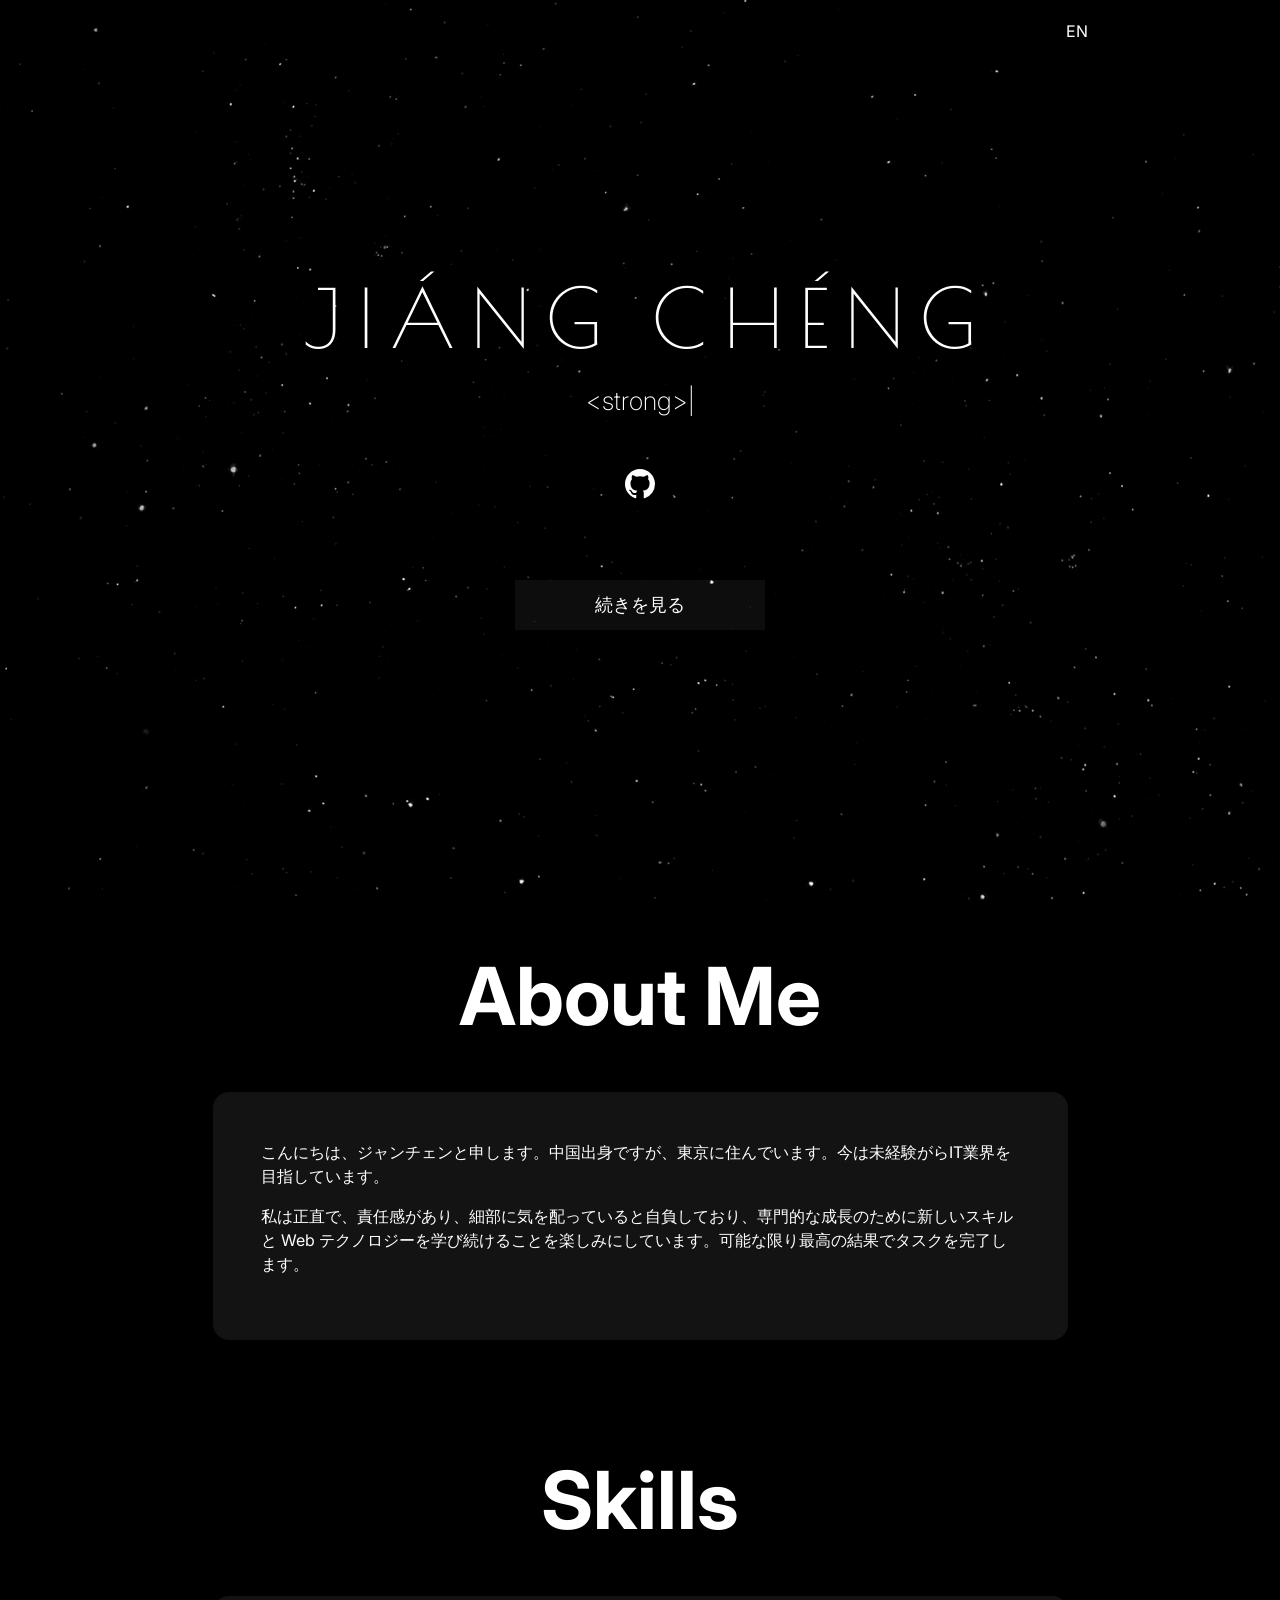
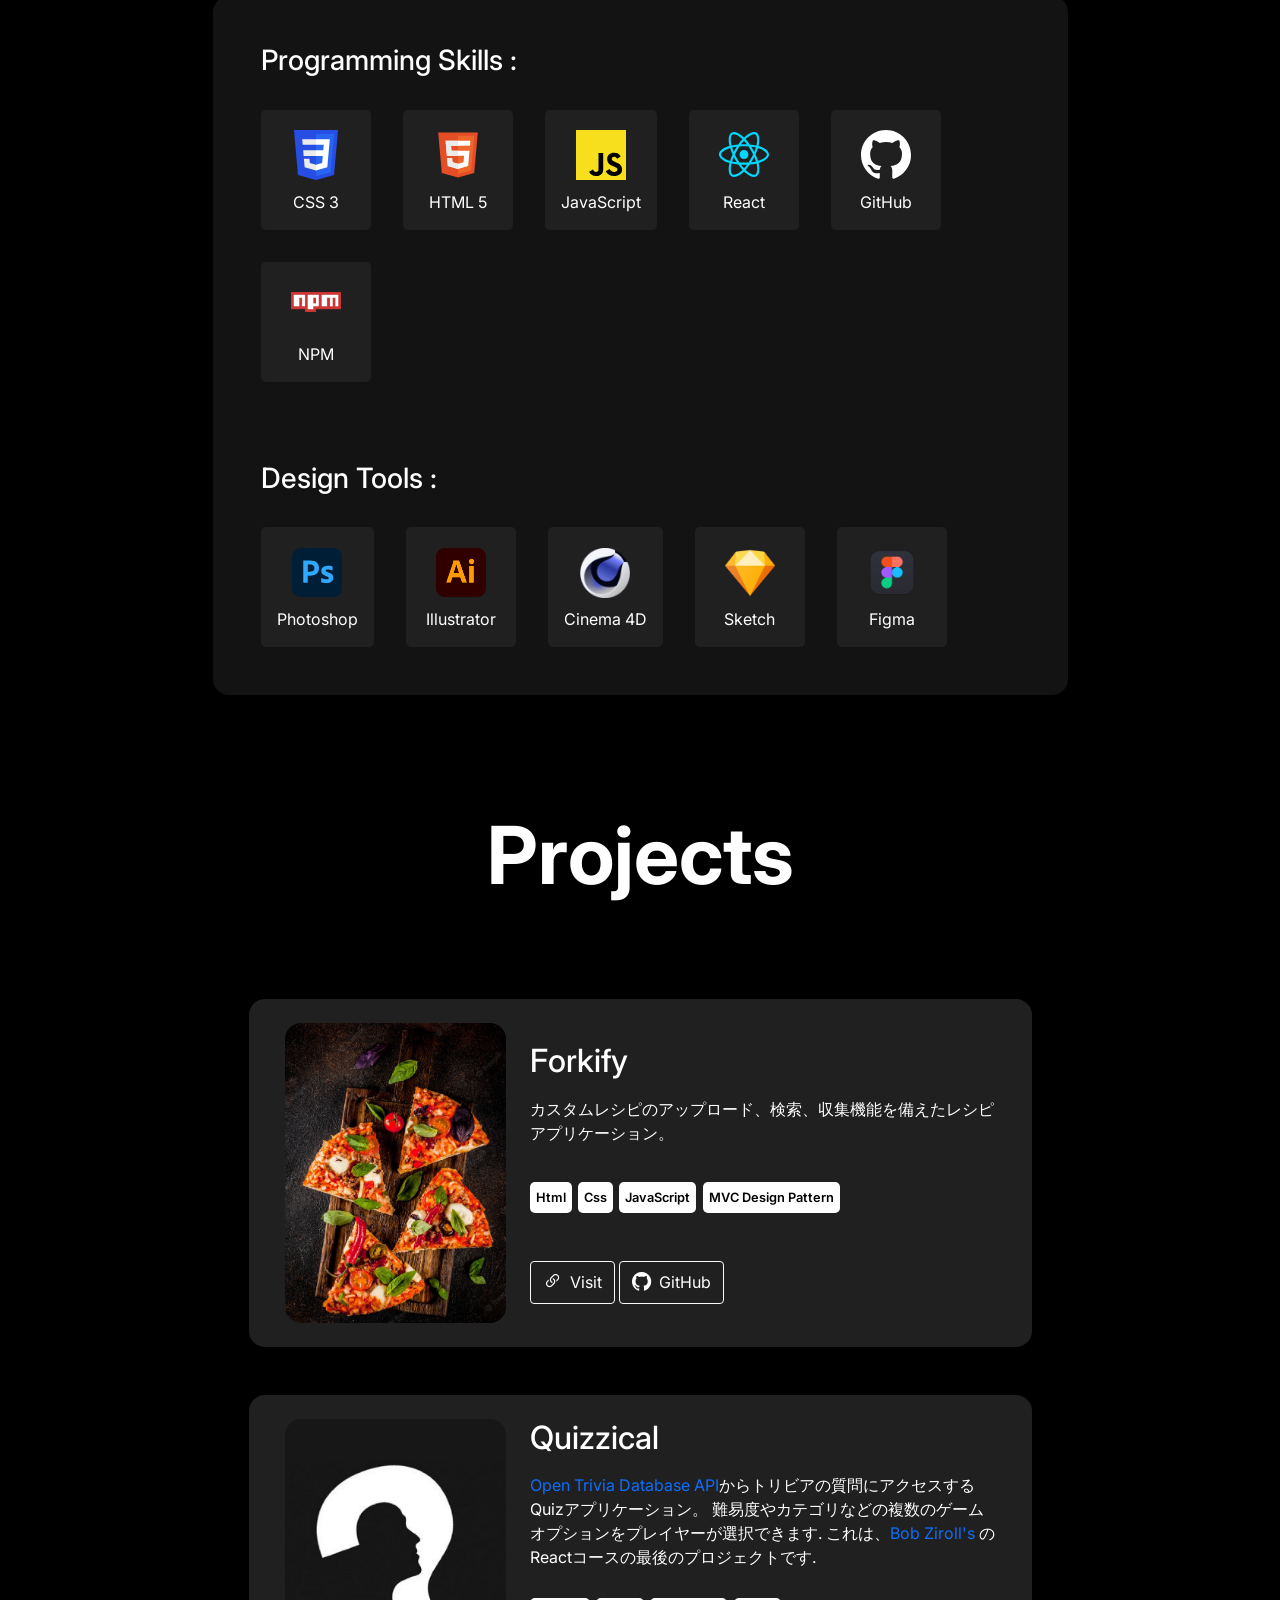
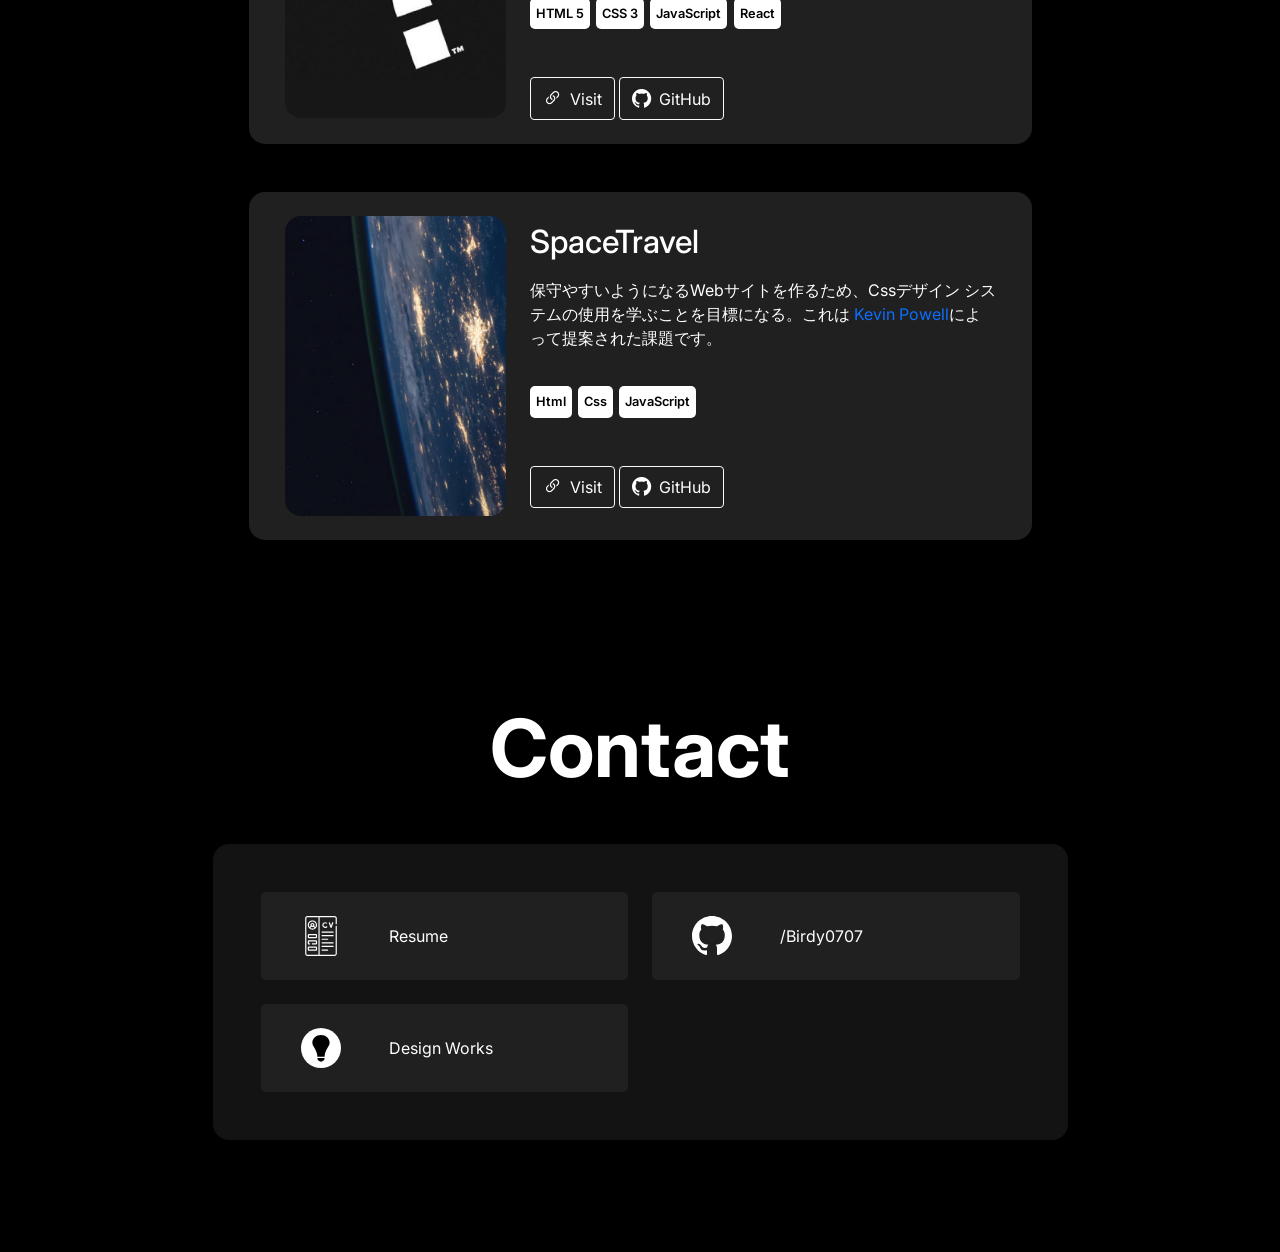
==== index.html @ 5abd1d2a "first commit" ====
<!DOCTYPE html>
<html lang="es">
  <head>
    <meta charset="UTF-8" />
    <meta http-equiv="X-UA-Compatible" content="IE=edge" />
    <meta name="viewport" content="width=device-width, initial-scale=1.0" />
    <title>ジャンチェン</title>
    <meta
      name="description"
      content="こんにちは、ジャンチェンと申します。宜しくお願いします"
    />
    <meta
      name="image"
      property="og:image"
      content="https://gastonperez.ar/img/og-image.jpg"
    />
    <meta
      name="keywords"
      content="gaston perez, desarrollador web, web developer, dev, developer, resume, cv, portfolio"
    />
    <meta name="robots" content="index, follow" />
    <meta name="author" content="Gaston Perez" />
    <link rel="shortcut icon" href="favicon.png" type="image/x-icon" />
    <link rel="stylesheet" href="css/bootstrap.min.css" />
    <link rel="stylesheet" href="css/animate.min.css" />
    <link rel="stylesheet" href="css/styles.css" />
    <link rel="stylesheet" href="css/sweetalert2-dark-theme.css" />
    <script
      async
      src="https://www.googletagmanager.com/gtag/js?id=G-XEV41WTDQB"
    ></script>
    <script src="js/gtag.js"></script>
  </head>

  <body>
    <header>
      <div class="stars"></div>
      <div class="twinkling"></div>

      <a href="/en" class="btn-language">EN</a>

      <div
        class="name-container d-flex flex-column align-items-center justify-content-center"
      >
        <h1
          class="name text-nowrap text-uppercase animate__animated animate__fadeInDown delay-300ms"
        >
          Ji&aacute;ng ch&eacute;ng
        </h1>

        <div
          class="job-container animate__animated animate__fadeInLeftBig delay-800ms"
        >
          <h2 id="typed-job" class="job"></h2>
        </div>

        <ul
          class="header-links p-0 d-flex justify-content-between align-items-center"
        >
          <li></li>
          <li>
            <div class="animate__animated animate__fadeInDown delay-6500ms">
              <a href="https://github.com/B1rdy0707" target="_blank">
                <img src="img/skills/github.svg" alt="github" />
              </a>
            </div>
          </li>
          <li></li>
        </ul>

        <div
          class="animate__animated animate__zoomIn delay-7500ms btn-seeMore-box btn-seeMore-anim"
        >
          <button class="btn-seeMore">続きを見る</button>
        </div>
      </div>
    </header>

    <main>
      <div class="container pt-5">
        <section id="about" class="mb-6">
          <div class="row">
            <h2 class="mb-5 text-center display-1 fw-bold">About Me</h2>

            <div
              class="col-11 col-lg-9 p-4 p-sm-5 m-auto bg-secondary border-radius-1em"
            >
              <p>
                こんにちは、ジャンチェンと申します。中国出身ですが、東京に住んでいます。今は未経験がらIT業界を目指しています。
              </p>

              <p>
                私は正直で、責任感があり、細部に気を配っていると自負しており、専門的な成長のために新しいスキルと
                Web
                テクノロジーを学び続けることを楽しみにしています。可能な限り最高の結果でタスクを完了します。
              </p>
            </div>
          </div>
        </section>

        <section id="skills" class="mb-6">
          <div class="row">
            <h2 class="mb-5 text-center display-1 fw-bold">Skills</h2>

            <div
              class="col-11 col-lg-9 p-4 p-sm-5 m-auto bg-secondary border-radius-1em"
            >
              <div class="skills">
                <h3>Programming Skills :</h3>
                <ul>
                  <li>
                    <img src="img/skills/css-3.svg" alt="css3" />
                    <p>CSS 3</p>
                  </li>
                  <li>
                    <img src="img/skills/html-5.svg" alt="html5" />
                    <p>HTML 5</p>
                  </li>
                  <li>
                    <img src="img/skills/javascript.svg" alt="javascript" />
                    <p>JavaScript</p>
                  </li>
                  <li>
                    <img src="img/skills/react.svg" alt="react" />
                    <p>React</p>
                  </li>
                  <li>
                    <img src="img/skills/github.svg" alt="github" />
                    <p>GitHub</p>
                  </li>
                  <li>
                    <img src="img/skills/npm.png" alt="npm" />
                    <p>NPM</p>
                  </li>
                </ul>

                <h3>Design Tools :</h3>
                <ul>
                  <li>
                    <img src="img/skills/adobe-photoshop.svg" alt="photoshop" />
                    <p>Photoshop</p>
                  </li>
                  <li>
                    <img src="img/skills/illustrator.png" alt="trello" />
                    <p>Illustrator</p>
                  </li>
                  <li>
                    <img src="img/skills/Cinema4D.png" alt="uml" />
                    <p>Cinema 4D</p>
                  </li>
                  <li>
                    <img src="img/skills/sketch.png" alt="git" />
                    <p>Sketch</p>
                  </li>
                  <li>
                    <img src="img/skills/figma.png" alt="git" />
                    <p>Figma</p>
                  </li>
                </ul>
              </div>
            </div>
          </div>
        </section>

        <section id="projects" class="mb-6">
          <div class="row">
            <h2 class="mb-5 text-center display-1 fw-bold">Projects</h2>
            <!-- bg-secondary border-radius-1em -->
            <div class="col-11 col-lg-9 p-4 p-xl-5 m-auto">
              <article
                class="row p-1 pb-4 p-md-4 bg-tertiary border-radius-1em d-flex justify-content-between align-items-center"
              >
                <div class="col-12 col-lg-4 my-4 my-lg-0">
                  <img
                    src="img/projects/forkify.png"
                    alt="CoMAP"
                    class="img-fluid project-img"
                  />
                </div>

                <div class="col-12 col-lg-8">
                  <h2 class="mb-3">Forkify</h2>

                  <p class="mb-5 mb-md-4">
                    カスタムレシピのアップロード、検索、収集機能を備えたレシピアプリケーション。
                  </p>
                  <ul class="mb-5 tech-used">
                    <li>Html</li>
                    <li>Css</li>
                    <li>JavaScript</li>
                    <li>MVC Design Pattern</li>
                  </ul>

                  <div class="text-center text-md-start">
                    <a
                      href="https://forallpizza.netlify.app/"
                      target="_blank"
                      class="btn btn-outline-light project-btn"
                    >
                      <div
                        class="d-flex justify-content-center align-items-center"
                      >
                        <i class="bi bi-link-45deg me-2"></i>
                        <p class="m-0">Visit</p>
                      </div>
                    </a>

                    <a
                      href="https://github.com/B1rdy0707/forkify"
                      target="_blank"
                      class="btn btn-outline-light project-btn"
                    >
                      <div
                        class="d-flex justify-content-center align-items-center"
                      >
                        <i class="bi bi-github me-2"></i>
                        <p class="m-0">GitHub</p>
                      </div>
                    </a>
                  </div>
                </div>
              </article>

              <article
                class="row mt-5 p-1 pb-4 p-md-4 bg-tertiary border-radius-1em d-flex justify-content-between"
              >
                <div class="col-12 col-lg-4 my-4 my-lg-0">
                  <img
                    src="img/projects/quzzical.png"
                    alt="quizzical"
                    class="img-fluid project-img"
                  />
                </div>

                <div class="col-12 col-lg-8">
                  <h2 class="mb-3">Quizzical</h2>

                  <p class="mb-4 mb-md-3">
                    <a href="https://opentdb.com/" target="_blank"
                      >Open Trivia Database API</a
                    >からトリビアの質問にアクセスするQuizアプリケーション。
                    難易度やカテゴリなどの複数のゲーム
                    オプションをプレイヤーが選択できます. これは、<a
                      href="https://scrimba.com/learn/learnreact"
                      target="_blank"
                      >Bob Ziroll's</a
                    >
                    のReactコースの最後のプロジェクトです.
                  </p>

                  <ul class="mb-5 tech-used">
                    <li>HTML 5</li>
                    <li>CSS 3</li>
                    <li>JavaScript</li>
                    <li>React</li>
                  </ul>

                  <div class="text-center text-md-start">
                    <a
                      href="https://quizzical-scrimba.vercel.app/"
                      target="_blank"
                      class="btn btn-outline-light project-btn"
                    >
                      <div
                        class="d-flex justify-content-center align-items-center"
                      >
                        <i class="bi bi-link-45deg me-2"></i>
                        <p class="m-0">Visit</p>
                      </div>
                    </a>

                    <a
                      href="https://github.com/B1rdy0707/Quizzical"
                      target="_blank"
                      class="btn btn-outline-light project-btn"
                    >
                      <div
                        class="d-flex justify-content-center align-items-center"
                      >
                        <i class="bi bi-github me-2"></i>
                        <p class="m-0">GitHub</p>
                      </div>
                    </a>
                  </div>
                </div>
              </article>
              <article
                class="row mt-5 p-1 pb-4 p-md-4 bg-tertiary border-radius-1em d-flex justify-content-between align-items-center"
              >
                <div class="col-12 col-lg-4 my-4 my-lg-0">
                  <img
                    src="img/projects/space.jpg"
                    alt="Mercado Libre"
                    class="img-fluid project-img"
                  />
                </div>

                <div class="col-12 col-lg-8">
                  <h2 class="mb-3">SpaceTravel</h2>

                  <p class="mb-5 mb-md-4">
                    保守やすいようになるWebサイトを作るため、Cssデザイン
                    システムの使用を学ぶことを目標になる。これは
                    <a
                      href="https://scrimba.com/learn/spacetravel"
                      target="_blank"
                      >Kevin Powell</a
                    >によって提案された課題です。
                  </p>
                  <ul class="mb-5 tech-used">
                    <li>Html</li>
                    <li>Css</li>
                    <li>JavaScript</li>
                  </ul>

                  <div class="text-center text-md-start">
                    <a
                      href="https://spacewebsitebyenari.netlify.app/"
                      target="_blank"
                      class="btn btn-outline-light project-btn"
                    >
                      <div
                        class="d-flex justify-content-center align-items-center"
                      >
                        <i class="bi bi-link-45deg me-2"></i>
                        <p class="m-0">Visit</p>
                      </div>
                    </a>

                    <a
                      href="https://github.com/B1rdy0707/Space-website"
                      target="_blank"
                      class="btn btn-outline-light project-btn"
                    >
                      <div
                        class="d-flex justify-content-center align-items-center"
                      >
                        <i class="bi bi-github me-2"></i>
                        <p class="m-0">GitHub</p>
                      </div>
                    </a>
                  </div>
                </div>
              </article>
            </div>
          </div>
        </section>

        <section id="contact" class="mb-6">
          <div class="row">
            <h2 class="mb-5 text-center display-1 fw-bold">Contact</h2>

            <div
              class="col-11 col-lg-9 p-3 p-md-4 p-xl-5 m-auto bg-secondary border-radius-1em"
            >
              <div class="row g-4">
                <div class="col-12 col-md-6">
                  <a
                    href="https://gastonperez.ar/resume"
                    target="_blank"
                    class="p-4 bg-tertiary rounded-3 btn-contact d-flex justify-content-start align-items-center"
                  >
                    <!-- Icon designed by https://www.freepik.com from www.flaticon.es -->
                    <img
                      src="img/contact/cv.svg"
                      alt="resume"
                      class="contact-icon ms-sm-3 ms-md-0 ms-xl-3 me-3 me-sm-5 me-md-3 me-xl-5"
                    />
                    <p class="m-0 fs-0 fs-md-5">Resume</p>
                  </a>
                </div>

                <div class="col-12 col-md-6">
                  <a
                    href="https://github.com/B1rdy0707"
                    target="_blank"
                    class="p-4 bg-tertiary rounded-3 btn-contact d-flex justify-content-start align-items-center"
                  >
                    <img
                      src="img/skills/github.svg"
                      alt="github"
                      class="contact-icon ms-sm-3 ms-md-0 ms-xl-3 me-3 me-sm-5 me-md-3 me-xl-5"
                    />
                    <p class="m-0 fs-0 fs-md-5">/Birdy0707</p>
                  </a>
                </div>

                <div class="col-12 col-md-6">
                  <a
                    href="https://enariportfolio.netlify.app/index.html"
                    target="_blank"
                    class="p-4 bg-tertiary rounded-3 btn-contact d-flex justify-content-start align-items-center"
                  >
                    <img
                      src="img/contact/design.svg"
                      alt="github"
                      class="contact-icon ms-sm-3 ms-md-0 ms-xl-3 me-3 me-sm-5 me-md-3 me-xl-5"
                    />
                    <p class="m-0 fs-0 fs-md-5">Design Works</p>
                  </a>
                </div>
              </div>
            </div>
          </div>
        </section>
      </div>
    </main>

    <script src="js/bootstrap.bundle.min.js"></script>
    <script src="js/enable-tooltips.js"></script>
    <script src="js/btn-seeMore.js"></script>
    <script src="js/typed.js"></script>
    <script src="js/typed-job.js"></script>
    <script src="js/sweetalert2.min.js"></script>
    <script src="js/project-img-zoom.js"></script>
  </body>
</html>
---- css/styles.css ----
@import url("https://fonts.googleapis.com/css2?family=Poiret+One&display=swap");
@import url("https://fonts.googleapis.com/css2?family=Inter:wght@100;200;300;400;500;600;700;800;900&display=swap");
@import url("https://cdn.jsdelivr.net/npm/bootstrap-icons@1.5.0/font/bootstrap-icons.css");

* {
  margin: 0;
  padding: 0;
  box-sizing: border-box;
  font-family: "Inter", sans-serif;
  scroll-behavior: smooth;
  background-color: #000;
  color: #fff;
}

header {
  height: 100vh;
}

main {
  position: relative;
  z-index: 10;
}

div,
p,
h1,
h2,
h3,
h4,
h5,
h6,
ul,
li,
img,
a,
i {
  background-color: transparent;
}

button {
  padding: 0;
  border: none;
  background: none;
  cursor: pointer;
}

a {
  text-decoration: none;
}

h2 {
  margin: 0;
}

ul {
  list-style: none;
}

img {
  -webkit-user-drag: none;
  -khtml-user-drag: none;
  -moz-user-drag: none;
  -o-user-drag: none;
}

::-webkit-scrollbar {
  width: 10px;
}

::-webkit-scrollbar-thumb {
  border-radius: 10px;
  background-color: #fff;
}

.typed-cursor {
  font-size: calc(0.8em + 1vw);
  font-weight: 200;
}

.mb-6 {
  margin-bottom: 7rem !important;
}

.bg-secondary {
  background-color: #131313 !important;
}

.bg-tertiary {
  background-color: #202020 !important;
}

.border-radius-1em {
  border-radius: 1em;
}

.btn-language {
  color: #fff;
  position: absolute;
  top: 1.5vw;
  right: 15vw;
  z-index: 3;
  transition: 0.15s;
}

.btn-language:hover {
  color: #fff;
}

.name-container {
  position: relative;
  z-index: 2;
  left: 50%;
  top: 50%;
  -webkit-transform: translate(-50%, -50%);
  transform: translate(-50%, -50%);
}

.name {
  font-size: calc(1em + 5vw);
  font-family: "Poiret One", sans-serif;
  font-weight: 400;
  letter-spacing: 1rem;
  background-color: inherit;
  margin-bottom: 1rem;
  margin-right: -1rem;
  text-align: center;
}

.job-container {
  height: 38px;
}

.job {
  display: inline-block;
  font-weight: 200;
  font-size: calc(0.8em + 1vw);
  background-color: inherit;
}

.job-after-typing {
  font-weight: 700;
}

.delay-300ms {
  animation-delay: 0.3s;
}

.delay-800ms {
  animation-delay: 0.8s;
}

.delay-6s {
  animation-delay: 6s;
}

.delay-6500ms {
  animation-delay: 6.5s;
}

.delay-7s {
  animation-delay: 7s;
}

.delay-7500ms {
  animation-delay: 7.5s;
}

.btn-seeMore {
  color: #fff;
  background: transparent;
  font-weight: 200;
  font-size: 1.1em;
  text-transform: uppercase;
}

.btn-seeMore-box {
  line-height: 50px;
  height: 50px;
  text-align: center;
  width: 250px;
  cursor: pointer;
  margin-top: 4rem;
}

.btn-seeMore-anim {
  color: #fff;
  transition: all 0.5s;
  position: relative;
}

.btn-seeMore-anim::before {
  content: "";
  position: absolute;
  top: 0;
  left: 0;
  width: 100%;
  height: 100%;
  z-index: 3;
  background-color: rgba(255, 255, 255, 0.05);
  transition: all 0.3s;
}

.btn-seeMore-anim:hover::before {
  opacity: 0;
  transform: scale(0.5, 0.5);
}

.btn-seeMore-anim::after {
  content: "";
  position: absolute;
  top: 0;
  left: 0;
  width: 100%;
  height: 100%;
  z-index: 3;
  opacity: 0;
  transition: all 0.3s;
  border: 1px solid rgba(255, 255, 255, 0.5);
  transform: scale(1.2, 1.2);
}

.btn-seeMore-anim:hover::after {
  opacity: 1;
  transform: scale(1, 1);
}

.header-links {
  width: 130px;
  margin-top: 3em;
}

.header-links li {
  transition: 0.15s;
}

.header-links li:hover {
  transform: scale(1.2);
}

.header-links li img {
  padding: 1px 0;
  width: 30px;
}

.skills h3 {
  margin: 0;
}

.skills ul {
  margin: 0;
  padding: 0;
  display: flex;
  justify-content: flex-start;
  flex-wrap: wrap;
  margin: 0 0 5em 0;
}

.skills ul:last-child {
  margin: 0;
}

.skills ul::after {
  content: "";
  flex: auto;
}

.skills li {
  min-width: 110px;
  height: 120px;
  display: flex;
  flex-direction: column;
  align-items: center;
  margin-right: 2em;
  margin-top: 2em;
  transition: 0.2s;
  background-color: #202020;
  border-radius: 5px;
  padding: 1em;
}

.skills li:hover {
  transform: scale(1.2);
}

.skills li:last-child {
  margin-right: 0;
}

.skills li p {
  margin: auto 0 0 0;
}

.skills img {
  width: 50px;
  margin: auto;
}

.project-img {
  border-radius: 1em;
  transition: 0.2s;
}

.project-img:hover {
  transform: scale(1.1);
  cursor: zoom-in;
}

.project-btn i {
  font-size: 1.2em;
  transition: 0.15s;
}

.project-btn:not(.project-btn-disabled):hover p,
.project-btn:not(.project-btn-disabled):hover i {
  color: #000;
}

.project-btn-disabled {
  cursor: not-allowed;
  opacity: 0.5;
}

.project-btn-disabled:hover {
  background-color: transparent;
}

.tech-used {
  padding: 0;
  display: flex;
  flex-wrap: wrap;
  align-items: center;
}

.tech-used li {
  background-color: #fff;
  color: #000;
  font-size: 0.8em;
  font-weight: 600;
  border-radius: 5px;
  padding: 6px;
  margin-right: 0.5em;
  margin-top: 1em;
}

.tech-used li:last-child {
  margin-right: 0;
}

.tech-used::after {
  content: "";
  flex: auto;
}

.btn-contact {
  cursor: pointer;
  transition: 0.15s;
}

.btn-contact:hover {
  transform: scale(1.05);
}

.contact-icon {
  width: 40px;
}

.team-work-text {
  font-weight: 200;
  font-size: 0.55em;
  background-color: inherit;
  margin-left: 14px;
}

.stars,
.twinkling {
  position: absolute;
  display: block;
  top: 0;
  bottom: 0;
  left: 0;
  right: 0;
}

.stars {
  z-index: 0;
  background: #000 url("../img/header/stars.png") repeat top center;
}

.twinkling {
  z-index: 1;
  background: transparent url("../img/header/twinkling.png") repeat top center;
  animation: move-twink-back 500s linear infinite;
}

@keyframes move-twink-back {
  from {
    background-position: 0 0;
  }
  to {
    background-position: -10000px 5000px;
  }
}

@media screen and (max-width: 991px) {
  .skills li {
    margin-right: 1em;
  }

  .contact-icon {
    width: 25px;
  }

  .btn-language {
    top: 5vh;
    right: 5vw;
  }

  .project-img:hover {
    transform: none;
    cursor: auto;
  }
  .project-img {
    height: 50vh;
    width: 90vw;
    object-fit: cover;
  }
}

@media screen and (max-width: 767px) {
  .contact-icon {
    width: 40px;
  }
  .project-img {
    height: 30vh;
    width: 90vw;
    object-fit: cover;
  }
}

@media screen and (max-width: 500px) {
  .project-img {
    height: 30vh;
    width: 90vw;
    object-fit: cover;
  }
  .skills ul {
    justify-content: space-around;
  }

  .skills ul::after {
    content: none;
    flex: none;
  }

  .skills li {
    margin-right: 0.5em;
  }

  .btn-language {
    top: 8vw;
    right: 8vw;
  }
}

@media screen and (max-width: 450px) {
  .name {
    font-size: 7vw;
  }

  .job {
    font-size: calc(1em + 1vw);
  }
}

@media screen and (max-width: 350px) {
  .name {
    font-size: 6vw;
  }

  .job {
    font-size: calc(0.8em + 1vw);
  }

  .team-work-text {
    display: block;
    margin: 10px 0 0 0;
  }
}
---- css/sweetalert2-dark-theme.css ----
/*
* @sweetalert2/themes v3.2.0
* Released under the MIT License.
*/

.swal2-popup.swal2-toast {
  flex-direction: row;
  align-items: center;
  width: auto;
  padding: 0.625em;
  overflow-y: hidden;
  background: #19191a;
  box-shadow: 0 0 0.625em #d9d9d9; }
  .swal2-popup.swal2-toast .swal2-header {
    flex-direction: row; }
  .swal2-popup.swal2-toast .swal2-title {
    flex-grow: 1;
    justify-content: flex-start;
    margin: 0 0.6em;
    font-size: 1em; }
  .swal2-popup.swal2-toast .swal2-footer {
    margin: 0.5em 0 0;
    padding: 0.5em 0 0;
    font-size: 0.8em; }
  .swal2-popup.swal2-toast .swal2-close {
    position: static;
    width: 0.8em;
    height: 0.8em;
    line-height: 0.8; }
  .swal2-popup.swal2-toast .swal2-content {
    justify-content: flex-start;
    font-size: 1em; }
  .swal2-popup.swal2-toast .swal2-icon {
    width: 2em;
    min-width: 2em;
    height: 2em;
    margin: 0; }
    .swal2-popup.swal2-toast .swal2-icon .swal2-icon-content {
      display: flex;
      align-items: center;
      font-size: 1.8em;
      font-weight: bold; }
      @media all and (-ms-high-contrast: none), (-ms-high-contrast: active) {
        .swal2-popup.swal2-toast .swal2-icon .swal2-icon-content {
          font-size: .25em; } }
    .swal2-popup.swal2-toast .swal2-icon.swal2-success .swal2-success-ring {
      width: 2em;
      height: 2em; }
    .swal2-popup.swal2-toast .swal2-icon.swal2-error [class^='swal2-x-mark-line'] {
      top: .875em;
      width: 1.375em; }
      .swal2-popup.swal2-toast .swal2-icon.swal2-error [class^='swal2-x-mark-line'][class$='left'] {
        left: .3125em; }
      .swal2-popup.swal2-toast .swal2-icon.swal2-error [class^='swal2-x-mark-line'][class$='right'] {
        right: .3125em; }
  .swal2-popup.swal2-toast .swal2-actions {
    flex-basis: auto !important;
    width: auto;
    height: auto;
    margin: 0 .3125em; }
  .swal2-popup.swal2-toast .swal2-styled {
    margin: 0 .3125em;
    padding: .3125em .625em;
    font-size: 1em; }
    .swal2-popup.swal2-toast .swal2-styled:focus {
      box-shadow: 0 0 0 1px #19191a, 0 0 0 3px rgba(63, 126, 188, 0.4); }
  .swal2-popup.swal2-toast .swal2-success {
    border-color: #a5dc86; }
    .swal2-popup.swal2-toast .swal2-success [class^='swal2-success-circular-line'] {
      position: absolute;
      width: 1.6em;
      height: 3em;
      transform: rotate(45deg);
      border-radius: 50%; }
      .swal2-popup.swal2-toast .swal2-success [class^='swal2-success-circular-line'][class$='left'] {
        top: -.8em;
        left: -.5em;
        transform: rotate(-45deg);
        transform-origin: 2em 2em;
        border-radius: 4em 0 0 4em; }
      .swal2-popup.swal2-toast .swal2-success [class^='swal2-success-circular-line'][class$='right'] {
        top: -.25em;
        left: .9375em;
        transform-origin: 0 1.5em;
        border-radius: 0 4em 4em 0; }
    .swal2-popup.swal2-toast .swal2-success .swal2-success-ring {
      width: 2em;
      height: 2em; }
    .swal2-popup.swal2-toast .swal2-success .swal2-success-fix {
      top: 0;
      left: .4375em;
      width: .4375em;
      height: 2.6875em; }
    .swal2-popup.swal2-toast .swal2-success [class^='swal2-success-line'] {
      height: .3125em; }
      .swal2-popup.swal2-toast .swal2-success [class^='swal2-success-line'][class$='tip'] {
        top: 1.125em;
        left: .1875em;
        width: .75em; }
      .swal2-popup.swal2-toast .swal2-success [class^='swal2-success-line'][class$='long'] {
        top: .9375em;
        right: .1875em;
        width: 1.375em; }
    .swal2-popup.swal2-toast .swal2-success.swal2-icon-show .swal2-success-line-tip {
      -webkit-animation: swal2-toast-animate-success-line-tip .75s;
              animation: swal2-toast-animate-success-line-tip .75s; }
    .swal2-popup.swal2-toast .swal2-success.swal2-icon-show .swal2-success-line-long {
      -webkit-animation: swal2-toast-animate-success-line-long .75s;
              animation: swal2-toast-animate-success-line-long .75s; }
  .swal2-popup.swal2-toast.swal2-show {
    -webkit-animation: swal2-toast-show 0.5s;
            animation: swal2-toast-show 0.5s; }
  .swal2-popup.swal2-toast.swal2-hide {
    -webkit-animation: swal2-toast-hide 0.1s forwards;
            animation: swal2-toast-hide 0.1s forwards; }

.swal2-container {
  display: flex;
  position: fixed;
  z-index: 1060;
  top: 0;
  right: 0;
  bottom: 0;
  left: 0;
  flex-direction: row;
  align-items: center;
  justify-content: center;
  padding: 0.625em;
  overflow-x: hidden;
  transition: background-color 0.1s;
  -webkit-overflow-scrolling: touch; }
  .swal2-container.swal2-backdrop-show, .swal2-container.swal2-noanimation {
    background: rgba(25, 25, 26, 0.75); }
  .swal2-container.swal2-backdrop-hide {
    background: transparent !important; }
  .swal2-container.swal2-top {
    align-items: flex-start; }
  .swal2-container.swal2-top-start, .swal2-container.swal2-top-left {
    align-items: flex-start;
    justify-content: flex-start; }
  .swal2-container.swal2-top-end, .swal2-container.swal2-top-right {
    align-items: flex-start;
    justify-content: flex-end; }
  .swal2-container.swal2-center {
    align-items: center; }
  .swal2-container.swal2-center-start, .swal2-container.swal2-center-left {
    align-items: center;
    justify-content: flex-start; }
  .swal2-container.swal2-center-end, .swal2-container.swal2-center-right {
    align-items: center;
    justify-content: flex-end; }
  .swal2-container.swal2-bottom {
    align-items: flex-end; }
  .swal2-container.swal2-bottom-start, .swal2-container.swal2-bottom-left {
    align-items: flex-end;
    justify-content: flex-start; }
  .swal2-container.swal2-bottom-end, .swal2-container.swal2-bottom-right {
    align-items: flex-end;
    justify-content: flex-end; }
  .swal2-container.swal2-bottom > :first-child,
  .swal2-container.swal2-bottom-start > :first-child,
  .swal2-container.swal2-bottom-left > :first-child,
  .swal2-container.swal2-bottom-end > :first-child,
  .swal2-container.swal2-bottom-right > :first-child {
    margin-top: auto; }
  .swal2-container.swal2-grow-fullscreen > .swal2-modal {
    display: flex !important;
    flex: 1;
    align-self: stretch;
    justify-content: center; }
  .swal2-container.swal2-grow-row > .swal2-modal {
    display: flex !important;
    flex: 1;
    align-content: center;
    justify-content: center; }
  .swal2-container.swal2-grow-column {
    flex: 1;
    flex-direction: column; }
    .swal2-container.swal2-grow-column.swal2-top, .swal2-container.swal2-grow-column.swal2-center, .swal2-container.swal2-grow-column.swal2-bottom {
      align-items: center; }
    .swal2-container.swal2-grow-column.swal2-top-start, .swal2-container.swal2-grow-column.swal2-center-start, .swal2-container.swal2-grow-column.swal2-bottom-start, .swal2-container.swal2-grow-column.swal2-top-left, .swal2-container.swal2-grow-column.swal2-center-left, .swal2-container.swal2-grow-column.swal2-bottom-left {
      align-items: flex-start; }
    .swal2-container.swal2-grow-column.swal2-top-end, .swal2-container.swal2-grow-column.swal2-center-end, .swal2-container.swal2-grow-column.swal2-bottom-end, .swal2-container.swal2-grow-column.swal2-top-right, .swal2-container.swal2-grow-column.swal2-center-right, .swal2-container.swal2-grow-column.swal2-bottom-right {
      align-items: flex-end; }
    .swal2-container.swal2-grow-column > .swal2-modal {
      display: flex !important;
      flex: 1;
      align-content: center;
      justify-content: center; }
  .swal2-container.swal2-no-transition {
    transition: none !important; }
  .swal2-container:not(.swal2-top):not(.swal2-top-start):not(.swal2-top-end):not(.swal2-top-left):not(.swal2-top-right):not(.swal2-center-start):not(.swal2-center-end):not(.swal2-center-left):not(.swal2-center-right):not(.swal2-bottom):not(.swal2-bottom-start):not(.swal2-bottom-end):not(.swal2-bottom-left):not(.swal2-bottom-right):not(.swal2-grow-fullscreen) > .swal2-modal {
    margin: auto; }
  @media all and (-ms-high-contrast: none), (-ms-high-contrast: active) {
    .swal2-container .swal2-modal {
      margin: 0 !important; } }

.swal2-popup {
  display: none;
  position: relative;
  box-sizing: border-box;
  flex-direction: column;
  justify-content: center;
  width: 32em;
  max-width: 100%;
  padding: 1.25em;
  border: none;
  border-radius: 0.3125em;
  background: #19191a;
  font-family: inherit;
  font-size: 1rem; }
  .swal2-popup:focus {
    outline: none; }
  .swal2-popup.swal2-loading {
    overflow-y: hidden; }

.swal2-header {
  display: flex;
  flex-direction: column;
  align-items: center; }

.swal2-title {
  position: relative;
  max-width: 100%;
  margin: 0 0 0.4em;
  padding: 0;
  color: #e1e1e1;
  font-size: 1.875em;
  font-weight: 600;
  text-align: center;
  text-transform: none;
  word-wrap: break-word; }

.swal2-actions {
  display: flex;
  z-index: 1;
  flex-wrap: wrap;
  align-items: center;
  justify-content: center;
  width: 100%;
  margin: 1.25em auto 0; }
  .swal2-actions:not(.swal2-loading) .swal2-styled[disabled] {
    opacity: .4; }
  .swal2-actions:not(.swal2-loading) .swal2-styled:hover {
    background-image: linear-gradient(rgba(0, 0, 0, 0.1), rgba(0, 0, 0, 0.1)); }
  .swal2-actions:not(.swal2-loading) .swal2-styled:active {
    background-image: linear-gradient(rgba(0, 0, 0, 0.2), rgba(0, 0, 0, 0.2)); }
  .swal2-actions.swal2-loading .swal2-styled.swal2-confirm {
    box-sizing: border-box;
    width: 2.5em;
    height: 2.5em;
    margin: .46875em;
    padding: 0;
    -webkit-animation: swal2-rotate-loading 1.5s linear 0s infinite normal;
            animation: swal2-rotate-loading 1.5s linear 0s infinite normal;
    border: .25em solid transparent;
    border-radius: 100%;
    border-color: transparent;
    background-color: transparent !important;
    color: transparent !important;
    cursor: default;
    -webkit-user-select: none;
       -moz-user-select: none;
        -ms-user-select: none;
            user-select: none; }
  .swal2-actions.swal2-loading .swal2-styled.swal2-cancel {
    margin-right: 30px;
    margin-left: 30px; }
  .swal2-actions.swal2-loading :not(.swal2-styled).swal2-confirm::after {
    content: '';
    display: inline-block;
    width: 15px;
    height: 15px;
    margin-left: 5px;
    -webkit-animation: swal2-rotate-loading 1.5s linear 0s infinite normal;
            animation: swal2-rotate-loading 1.5s linear 0s infinite normal;
    border: 3px solid #999999;
    border-radius: 50%;
    border-right-color: transparent;
    box-shadow: 1px 1px 1px #fff; }

.swal2-styled {
  margin: .3125em;
  padding: .625em 2em;
  box-shadow: none;
  font-weight: 500; }
  .swal2-styled:not([disabled]) {
    cursor: pointer; }
  .swal2-styled.swal2-confirm {
    border: 0;
    border-radius: 0.25em;
    background: initial;
    background-color: #3085d6;
    color: #fff;
    font-size: 1.0625em; }
  .swal2-styled.swal2-cancel {
    border: 0;
    border-radius: 0.25em;
    background: initial;
    background-color: #aaa;
    color: #fff;
    font-size: 1.0625em; }
  .swal2-styled:focus {
    outline: none;
    box-shadow: 0 0 0 1px #19191a, 0 0 0 3px rgba(63, 126, 188, 0.4); }
  .swal2-styled::-moz-focus-inner {
    border: 0; }

.swal2-footer {
  justify-content: center;
  margin: 1.25em 0 0;
  padding: 1em 0 0;
  border-top: 1px solid #555;
  color: #bbbbbb;
  font-size: 1em; }

.swal2-timer-progress-bar-container {
  position: absolute;
  right: 0;
  bottom: 0;
  left: 0;
  height: 0.25em;
  overflow: hidden;
  border-bottom-right-radius: 0.3125em;
  border-bottom-left-radius: 0.3125em; }

.swal2-timer-progress-bar {
  width: 100%;
  height: 0.25em;
  background: rgba(225, 225, 225, 0.6); }

.swal2-image {
  max-width: 100%;
  margin: 1.25em auto; }

.swal2-close {
  position: absolute;
  z-index: 2;
  top: 0;
  right: 0;
  align-items: center;
  justify-content: center;
  width: 1.2em;
  height: 1.2em;
  padding: 0;
  overflow: hidden;
  transition: color 0.1s ease-out;
  border: none;
  border-radius: 0;
  background: transparent;
  color: #cccccc;
  font-family: serif;
  font-size: 2.5em;
  line-height: 1.2;
  cursor: pointer; }
  .swal2-close:hover {
    transform: none;
    background: transparent;
    color: #f27474; }
  .swal2-close::-moz-focus-inner {
    border: 0; }

.swal2-content {
  z-index: 1;
  justify-content: center;
  margin: 0;
  padding: 0;
  color: #e1e1e1;
  font-size: 1.125em;
  font-weight: normal;
  line-height: normal;
  text-align: center;
  word-wrap: break-word; }

.swal2-input,
.swal2-file,
.swal2-textarea,
.swal2-select,
.swal2-radio,
.swal2-checkbox {
  margin: 1em auto; }

.swal2-input,
.swal2-file,
.swal2-textarea {
  box-sizing: border-box;
  width: 100%;
  transition: border-color 0.3s, box-shadow 0.3s;
  border: 1px solid #d9d9d9;
  border-radius: 0.1875em;
  background: #323234;
  box-shadow: inset 0 1px 1px rgba(0, 0, 0, 0.06);
  color: #e1e1e1;
  font-size: 1.125em; }
  .swal2-input.swal2-inputerror,
  .swal2-file.swal2-inputerror,
  .swal2-textarea.swal2-inputerror {
    border-color: #f27474 !important;
    box-shadow: 0 0 2px #f27474 !important; }
  .swal2-input:focus,
  .swal2-file:focus,
  .swal2-textarea:focus {
    border: 1px solid #b4dbed;
    outline: none;
    box-shadow: 0 0 3px #c4e6f5; }
  .swal2-input::-webkit-input-placeholder, .swal2-file::-webkit-input-placeholder, .swal2-textarea::-webkit-input-placeholder {
    color: #cccccc; }
  .swal2-input::-moz-placeholder, .swal2-file::-moz-placeholder, .swal2-textarea::-moz-placeholder {
    color: #cccccc; }
  .swal2-input:-ms-input-placeholder, .swal2-file:-ms-input-placeholder, .swal2-textarea:-ms-input-placeholder {
    color: #cccccc; }
  .swal2-input::-ms-input-placeholder, .swal2-file::-ms-input-placeholder, .swal2-textarea::-ms-input-placeholder {
    color: #cccccc; }
  .swal2-input::placeholder,
  .swal2-file::placeholder,
  .swal2-textarea::placeholder {
    color: #cccccc; }

.swal2-range {
  margin: 1em auto;
  background: #19191a; }
  .swal2-range input {
    width: 80%; }
  .swal2-range output {
    width: 20%;
    color: #e1e1e1;
    font-weight: 600;
    text-align: center; }
  .swal2-range input,
  .swal2-range output {
    height: 2.625em;
    padding: 0;
    font-size: 1.125em;
    line-height: 2.625em; }

.swal2-input {
  height: 2.625em;
  padding: 0 0.75em; }
  .swal2-input[type='number'] {
    max-width: 10em; }

.swal2-file {
  background: #323234;
  font-size: 1.125em; }

.swal2-textarea {
  height: 6.75em;
  padding: 0.75em; }

.swal2-select {
  min-width: 50%;
  max-width: 100%;
  padding: .375em .625em;
  background: #323234;
  color: #e1e1e1;
  font-size: 1.125em; }

.swal2-radio,
.swal2-checkbox {
  align-items: center;
  justify-content: center;
  background: #19191a;
  color: #e1e1e1; }
  .swal2-radio label,
  .swal2-checkbox label {
    margin: 0 .6em;
    font-size: 1.125em; }
  .swal2-radio input,
  .swal2-checkbox input {
    margin: 0 .4em; }

.swal2-validation-message {
  display: none;
  align-items: center;
  justify-content: center;
  padding: 0.625em;
  overflow: hidden;
  background: #323234;
  color: #e1e1e1;
  font-size: 1em;
  font-weight: 300; }
  .swal2-validation-message::before {
    content: '!';
    display: inline-block;
    width: 1.5em;
    min-width: 1.5em;
    height: 1.5em;
    margin: 0 .625em;
    border-radius: 50%;
    background-color: #f27474;
    color: #fff;
    font-weight: 600;
    line-height: 1.5em;
    text-align: center; }

.swal2-icon {
  position: relative;
  box-sizing: content-box;
  justify-content: center;
  width: 5em;
  height: 5em;
  margin: 1.25em auto 1.875em;
  border: .25em solid transparent;
  border-radius: 50%;
  font-family: inherit;
  line-height: 5em;
  cursor: default;
  -webkit-user-select: none;
     -moz-user-select: none;
      -ms-user-select: none;
          user-select: none; }
  .swal2-icon .swal2-icon-content {
    display: flex;
    align-items: center;
    font-size: 3.75em; }
  .swal2-icon.swal2-error {
    border-color: #f27474;
    color: #f27474; }
    .swal2-icon.swal2-error .swal2-x-mark {
      position: relative;
      flex-grow: 1; }
    .swal2-icon.swal2-error [class^='swal2-x-mark-line'] {
      display: block;
      position: absolute;
      top: 2.3125em;
      width: 2.9375em;
      height: .3125em;
      border-radius: .125em;
      background-color: #f27474; }
      .swal2-icon.swal2-error [class^='swal2-x-mark-line'][class$='left'] {
        left: 1.0625em;
        transform: rotate(45deg); }
      .swal2-icon.swal2-error [class^='swal2-x-mark-line'][class$='right'] {
        right: 1em;
        transform: rotate(-45deg); }
    .swal2-icon.swal2-error.swal2-icon-show {
      -webkit-animation: swal2-animate-error-icon .5s;
              animation: swal2-animate-error-icon .5s; }
      .swal2-icon.swal2-error.swal2-icon-show .swal2-x-mark {
        -webkit-animation: swal2-animate-error-x-mark .5s;
                animation: swal2-animate-error-x-mark .5s; }
  .swal2-icon.swal2-warning {
    border-color: #facea8;
    color: #f8bb86; }
  .swal2-icon.swal2-info {
    border-color: #9de0f6;
    color: #3fc3ee; }
  .swal2-icon.swal2-question {
    border-color: #c9dae1;
    color: #87adbd; }
  .swal2-icon.swal2-success {
    border-color: #a5dc86;
    color: #a5dc86; }
    .swal2-icon.swal2-success [class^='swal2-success-circular-line'] {
      position: absolute;
      width: 3.75em;
      height: 7.5em;
      transform: rotate(45deg);
      border-radius: 50%; }
      .swal2-icon.swal2-success [class^='swal2-success-circular-line'][class$='left'] {
        top: -.4375em;
        left: -2.0635em;
        transform: rotate(-45deg);
        transform-origin: 3.75em 3.75em;
        border-radius: 7.5em 0 0 7.5em; }
      .swal2-icon.swal2-success [class^='swal2-success-circular-line'][class$='right'] {
        top: -.6875em;
        left: 1.875em;
        transform: rotate(-45deg);
        transform-origin: 0 3.75em;
        border-radius: 0 7.5em 7.5em 0; }
    .swal2-icon.swal2-success .swal2-success-ring {
      position: absolute;
      z-index: 2;
      top: -.25em;
      left: -.25em;
      box-sizing: content-box;
      width: 100%;
      height: 100%;
      border: 0.25em solid rgba(165, 220, 134, 0.3);
      border-radius: 50%; }
    .swal2-icon.swal2-success .swal2-success-fix {
      position: absolute;
      z-index: 1;
      top: .5em;
      left: 1.625em;
      width: .4375em;
      height: 5.625em;
      transform: rotate(-45deg); }
    .swal2-icon.swal2-success [class^='swal2-success-line'] {
      display: block;
      position: absolute;
      z-index: 2;
      height: .3125em;
      border-radius: .125em;
      background-color: #a5dc86; }
      .swal2-icon.swal2-success [class^='swal2-success-line'][class$='tip'] {
        top: 2.875em;
        left: .8125em;
        width: 1.5625em;
        transform: rotate(45deg); }
      .swal2-icon.swal2-success [class^='swal2-success-line'][class$='long'] {
        top: 2.375em;
        right: .5em;
        width: 2.9375em;
        transform: rotate(-45deg); }
    .swal2-icon.swal2-success.swal2-icon-show .swal2-success-line-tip {
      -webkit-animation: swal2-animate-success-line-tip .75s;
              animation: swal2-animate-success-line-tip .75s; }
    .swal2-icon.swal2-success.swal2-icon-show .swal2-success-line-long {
      -webkit-animation: swal2-animate-success-line-long .75s;
              animation: swal2-animate-success-line-long .75s; }
    .swal2-icon.swal2-success.swal2-icon-show .swal2-success-circular-line-right {
      -webkit-animation: swal2-rotate-success-circular-line 4.25s ease-in;
              animation: swal2-rotate-success-circular-line 4.25s ease-in; }

.swal2-progress-steps {
  align-items: center;
  margin: 0 0 1.25em;
  padding: 0;
  background: inherit;
  font-weight: 600; }
  .swal2-progress-steps li {
    display: inline-block;
    position: relative; }
  .swal2-progress-steps .swal2-progress-step {
    z-index: 20;
    width: 2em;
    height: 2em;
    border-radius: 2em;
    background: #3085d6;
    color: #fff;
    line-height: 2em;
    text-align: center; }
    .swal2-progress-steps .swal2-progress-step.swal2-active-progress-step {
      background: #3085d6; }
      .swal2-progress-steps .swal2-progress-step.swal2-active-progress-step ~ .swal2-progress-step {
        background: #58585b;
        color: #fff; }
      .swal2-progress-steps .swal2-progress-step.swal2-active-progress-step ~ .swal2-progress-step-line {
        background: #58585b; }
  .swal2-progress-steps .swal2-progress-step-line {
    z-index: 10;
    width: 2.5em;
    height: .4em;
    margin: 0 -1px;
    background: #3085d6; }

[class^='swal2'] {
  -webkit-tap-highlight-color: transparent; }

.swal2-show {
  -webkit-animation: swal2-show 0.3s;
          animation: swal2-show 0.3s; }

.swal2-hide {
  -webkit-animation: swal2-hide 0.15s forwards;
          animation: swal2-hide 0.15s forwards; }

.swal2-noanimation {
  transition: none; }

.swal2-scrollbar-measure {
  position: absolute;
  top: -9999px;
  width: 50px;
  height: 50px;
  overflow: scroll; }

.swal2-rtl .swal2-close {
  right: auto;
  left: 0; }

.swal2-rtl .swal2-timer-progress-bar {
  right: 0;
  left: auto; }

@supports (-ms-accelerator: true) {
  .swal2-range input {
    width: 100% !important; }
  .swal2-range output {
    display: none; } }

@media all and (-ms-high-contrast: none), (-ms-high-contrast: active) {
  .swal2-range input {
    width: 100% !important; }
  .swal2-range output {
    display: none; } }

@-moz-document url-prefix() {
  .swal2-close:focus {
    outline: 2px solid rgba(63, 126, 188, 0.4); } }

@-webkit-keyframes swal2-toast-show {
  0% {
    transform: translateY(-0.625em) rotateZ(2deg); }
  33% {
    transform: translateY(0) rotateZ(-2deg); }
  66% {
    transform: translateY(0.3125em) rotateZ(2deg); }
  100% {
    transform: translateY(0) rotateZ(0deg); } }

@keyframes swal2-toast-show {
  0% {
    transform: translateY(-0.625em) rotateZ(2deg); }
  33% {
    transform: translateY(0) rotateZ(-2deg); }
  66% {
    transform: translateY(0.3125em) rotateZ(2deg); }
  100% {
    transform: translateY(0) rotateZ(0deg); } }

@-webkit-keyframes swal2-toast-hide {
  100% {
    transform: rotateZ(1deg);
    opacity: 0; } }

@keyframes swal2-toast-hide {
  100% {
    transform: rotateZ(1deg);
    opacity: 0; } }

@-webkit-keyframes swal2-toast-animate-success-line-tip {
  0% {
    top: .5625em;
    left: .0625em;
    width: 0; }
  54% {
    top: .125em;
    left: .125em;
    width: 0; }
  70% {
    top: .625em;
    left: -.25em;
    width: 1.625em; }
  84% {
    top: 1.0625em;
    left: .75em;
    width: .5em; }
  100% {
    top: 1.125em;
    left: .1875em;
    width: .75em; } }

@keyframes swal2-toast-animate-success-line-tip {
  0% {
    top: .5625em;
    left: .0625em;
    width: 0; }
  54% {
    top: .125em;
    left: .125em;
    width: 0; }
  70% {
    top: .625em;
    left: -.25em;
    width: 1.625em; }
  84% {
    top: 1.0625em;
    left: .75em;
    width: .5em; }
  100% {
    top: 1.125em;
    left: .1875em;
    width: .75em; } }

@-webkit-keyframes swal2-toast-animate-success-line-long {
  0% {
    top: 1.625em;
    right: 1.375em;
    width: 0; }
  65% {
    top: 1.25em;
    right: .9375em;
    width: 0; }
  84% {
    top: .9375em;
    right: 0;
    width: 1.125em; }
  100% {
    top: .9375em;
    right: .1875em;
    width: 1.375em; } }

@keyframes swal2-toast-animate-success-line-long {
  0% {
    top: 1.625em;
    right: 1.375em;
    width: 0; }
  65% {
    top: 1.25em;
    right: .9375em;
    width: 0; }
  84% {
    top: .9375em;
    right: 0;
    width: 1.125em; }
  100% {
    top: .9375em;
    right: .1875em;
    width: 1.375em; } }

@-webkit-keyframes swal2-show {
  0% {
    transform: scale(0.7); }
  45% {
    transform: scale(1.05); }
  80% {
    transform: scale(0.95); }
  100% {
    transform: scale(1); } }

@keyframes swal2-show {
  0% {
    transform: scale(0.7); }
  45% {
    transform: scale(1.05); }
  80% {
    transform: scale(0.95); }
  100% {
    transform: scale(1); } }

@-webkit-keyframes swal2-hide {
  0% {
    transform: scale(1);
    opacity: 1; }
  100% {
    transform: scale(0.5);
    opacity: 0; } }

@keyframes swal2-hide {
  0% {
    transform: scale(1);
    opacity: 1; }
  100% {
    transform: scale(0.5);
    opacity: 0; } }

@-webkit-keyframes swal2-animate-success-line-tip {
  0% {
    top: 1.1875em;
    left: .0625em;
    width: 0; }
  54% {
    top: 1.0625em;
    left: .125em;
    width: 0; }
  70% {
    top: 2.1875em;
    left: -.375em;
    width: 3.125em; }
  84% {
    top: 3em;
    left: 1.3125em;
    width: 1.0625em; }
  100% {
    top: 2.8125em;
    left: .8125em;
    width: 1.5625em; } }

@keyframes swal2-animate-success-line-tip {
  0% {
    top: 1.1875em;
    left: .0625em;
    width: 0; }
  54% {
    top: 1.0625em;
    left: .125em;
    width: 0; }
  70% {
    top: 2.1875em;
    left: -.375em;
    width: 3.125em; }
  84% {
    top: 3em;
    left: 1.3125em;
    width: 1.0625em; }
  100% {
    top: 2.8125em;
    left: .8125em;
    width: 1.5625em; } }

@-webkit-keyframes swal2-animate-success-line-long {
  0% {
    top: 3.375em;
    right: 2.875em;
    width: 0; }
  65% {
    top: 3.375em;
    right: 2.875em;
    width: 0; }
  84% {
    top: 2.1875em;
    right: 0;
    width: 3.4375em; }
  100% {
    top: 2.375em;
    right: .5em;
    width: 2.9375em; } }

@keyframes swal2-animate-success-line-long {
  0% {
    top: 3.375em;
    right: 2.875em;
    width: 0; }
  65% {
    top: 3.375em;
    right: 2.875em;
    width: 0; }
  84% {
    top: 2.1875em;
    right: 0;
    width: 3.4375em; }
  100% {
    top: 2.375em;
    right: .5em;
    width: 2.9375em; } }

@-webkit-keyframes swal2-rotate-success-circular-line {
  0% {
    transform: rotate(-45deg); }
  5% {
    transform: rotate(-45deg); }
  12% {
    transform: rotate(-405deg); }
  100% {
    transform: rotate(-405deg); } }

@keyframes swal2-rotate-success-circular-line {
  0% {
    transform: rotate(-45deg); }
  5% {
    transform: rotate(-45deg); }
  12% {
    transform: rotate(-405deg); }
  100% {
    transform: rotate(-405deg); } }

@-webkit-keyframes swal2-animate-error-x-mark {
  0% {
    margin-top: 1.625em;
    transform: scale(0.4);
    opacity: 0; }
  50% {
    margin-top: 1.625em;
    transform: scale(0.4);
    opacity: 0; }
  80% {
    margin-top: -.375em;
    transform: scale(1.15); }
  100% {
    margin-top: 0;
    transform: scale(1);
    opacity: 1; } }

@keyframes swal2-animate-error-x-mark {
  0% {
    margin-top: 1.625em;
    transform: scale(0.4);
    opacity: 0; }
  50% {
    margin-top: 1.625em;
    transform: scale(0.4);
    opacity: 0; }
  80% {
    margin-top: -.375em;
    transform: scale(1.15); }
  100% {
    margin-top: 0;
    transform: scale(1);
    opacity: 1; } }

@-webkit-keyframes swal2-animate-error-icon {
  0% {
    transform: rotateX(100deg);
    opacity: 0; }
  100% {
    transform: rotateX(0deg);
    opacity: 1; } }

@keyframes swal2-animate-error-icon {
  0% {
    transform: rotateX(100deg);
    opacity: 0; }
  100% {
    transform: rotateX(0deg);
    opacity: 1; } }

@-webkit-keyframes swal2-rotate-loading {
  0% {
    transform: rotate(0deg); }
  100% {
    transform: rotate(360deg); } }

@keyframes swal2-rotate-loading {
  0% {
    transform: rotate(0deg); }
  100% {
    transform: rotate(360deg); } }

body.swal2-shown:not(.swal2-no-backdrop):not(.swal2-toast-shown) {
  overflow: hidden; }

body.swal2-height-auto {
  height: auto !important; }

body.swal2-no-backdrop .swal2-container {
  top: auto;
  right: auto;
  bottom: auto;
  left: auto;
  max-width: calc(100% - 0.625em * 2);
  background-color: transparent !important; }
  body.swal2-no-backdrop .swal2-container > .swal2-modal {
    box-shadow: 0 0 10px rgba(25, 25, 26, 0.75); }
  body.swal2-no-backdrop .swal2-container.swal2-top {
    top: 0;
    left: 50%;
    transform: translateX(-50%); }
  body.swal2-no-backdrop .swal2-container.swal2-top-start, body.swal2-no-backdrop .swal2-container.swal2-top-left {
    top: 0;
    left: 0; }
  body.swal2-no-backdrop .swal2-container.swal2-top-end, body.swal2-no-backdrop .swal2-container.swal2-top-right {
    top: 0;
    right: 0; }
  body.swal2-no-backdrop .swal2-container.swal2-center {
    top: 50%;
    left: 50%;
    transform: translate(-50%, -50%); }
  body.swal2-no-backdrop .swal2-container.swal2-center-start, body.swal2-no-backdrop .swal2-container.swal2-center-left {
    top: 50%;
    left: 0;
    transform: translateY(-50%); }
  body.swal2-no-backdrop .swal2-container.swal2-center-end, body.swal2-no-backdrop .swal2-container.swal2-center-right {
    top: 50%;
    right: 0;
    transform: translateY(-50%); }
  body.swal2-no-backdrop .swal2-container.swal2-bottom {
    bottom: 0;
    left: 50%;
    transform: translateX(-50%); }
  body.swal2-no-backdrop .swal2-container.swal2-bottom-start, body.swal2-no-backdrop .swal2-container.swal2-bottom-left {
    bottom: 0;
    left: 0; }
  body.swal2-no-backdrop .swal2-container.swal2-bottom-end, body.swal2-no-backdrop .swal2-container.swal2-bottom-right {
    right: 0;
    bottom: 0; }

@media print {
  body.swal2-shown:not(.swal2-no-backdrop):not(.swal2-toast-shown) {
    overflow-y: scroll !important; }
    body.swal2-shown:not(.swal2-no-backdrop):not(.swal2-toast-shown) > [aria-hidden='true'] {
      display: none; }
    body.swal2-shown:not(.swal2-no-backdrop):not(.swal2-toast-shown) .swal2-container {
      position: static !important; } }

body.swal2-toast-shown .swal2-container {
  background-color: transparent; }
  body.swal2-toast-shown .swal2-container.swal2-top {
    top: 0;
    right: auto;
    bottom: auto;
    left: 50%;
    transform: translateX(-50%); }
  body.swal2-toast-shown .swal2-container.swal2-top-end, body.swal2-toast-shown .swal2-container.swal2-top-right {
    top: 0;
    right: 0;
    bottom: auto;
    left: auto; }
  body.swal2-toast-shown .swal2-container.swal2-top-start, body.swal2-toast-shown .swal2-container.swal2-top-left {
    top: 0;
    right: auto;
    bottom: auto;
    left: 0; }
  body.swal2-toast-shown .swal2-container.swal2-center-start, body.swal2-toast-shown .swal2-container.swal2-center-left {
    top: 50%;
    right: auto;
    bottom: auto;
    left: 0;
    transform: translateY(-50%); }
  body.swal2-toast-shown .swal2-container.swal2-center {
    top: 50%;
    right: auto;
    bottom: auto;
    left: 50%;
    transform: translate(-50%, -50%); }
  body.swal2-toast-shown .swal2-container.swal2-center-end, body.swal2-toast-shown .swal2-container.swal2-center-right {
    top: 50%;
    right: 0;
    bottom: auto;
    left: auto;
    transform: translateY(-50%); }
  body.swal2-toast-shown .swal2-container.swal2-bottom-start, body.swal2-toast-shown .swal2-container.swal2-bottom-left {
    top: auto;
    right: auto;
    bottom: 0;
    left: 0; }
  body.swal2-toast-shown .swal2-container.swal2-bottom {
    top: auto;
    right: auto;
    bottom: 0;
    left: 50%;
    transform: translateX(-50%); }
  body.swal2-toast-shown .swal2-container.swal2-bottom-end, body.swal2-toast-shown .swal2-container.swal2-bottom-right {
    top: auto;
    right: 0;
    bottom: 0;
    left: auto; }

body.swal2-toast-column .swal2-toast {
  flex-direction: column;
  align-items: stretch; }
  body.swal2-toast-column .swal2-toast .swal2-actions {
    flex: 1;
    align-self: stretch;
    height: 2.2em;
    margin-top: .3125em; }
  body.swal2-toast-column .swal2-toast .swal2-loading {
    justify-content: center; }
  body.swal2-toast-column .swal2-toast .swal2-input {
    height: 2em;
    margin: .3125em auto;
    font-size: 1em; }
  body.swal2-toast-column .swal2-toast .swal2-validation-message {
    font-size: 1em; }
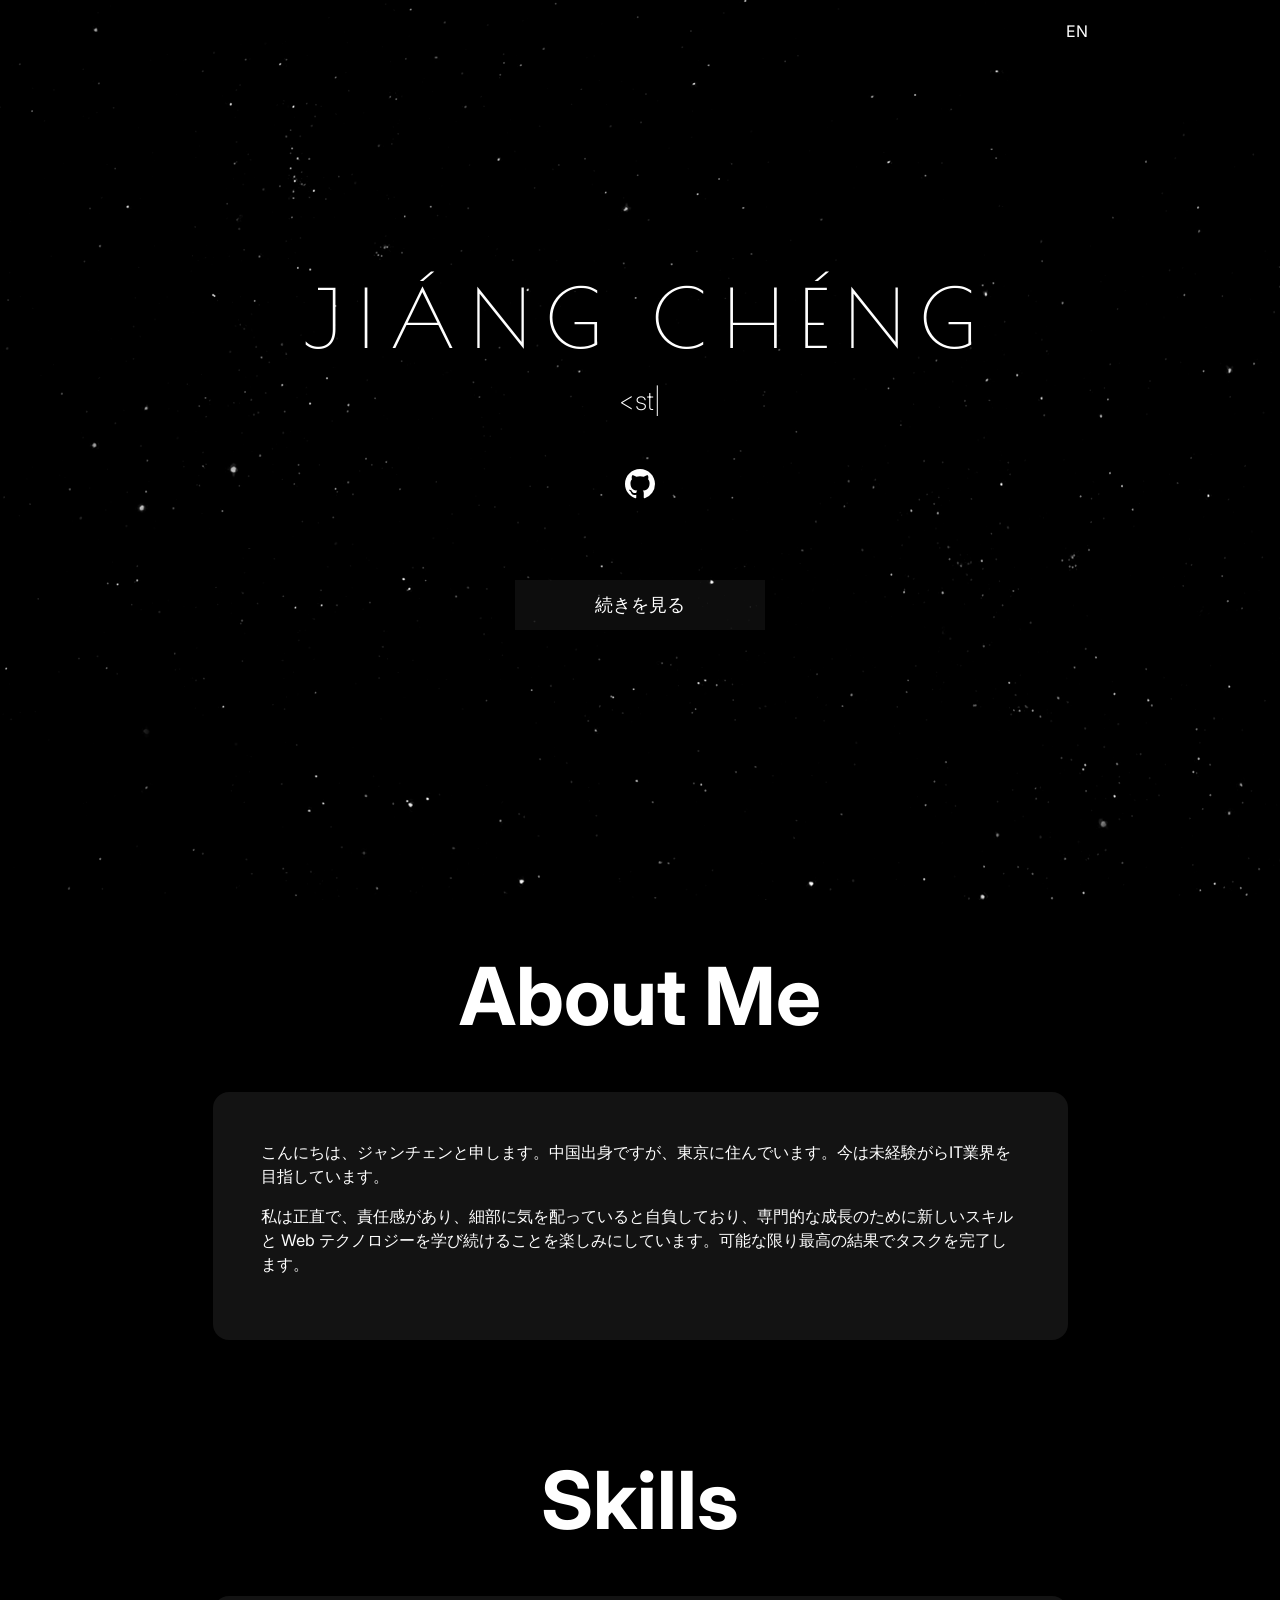
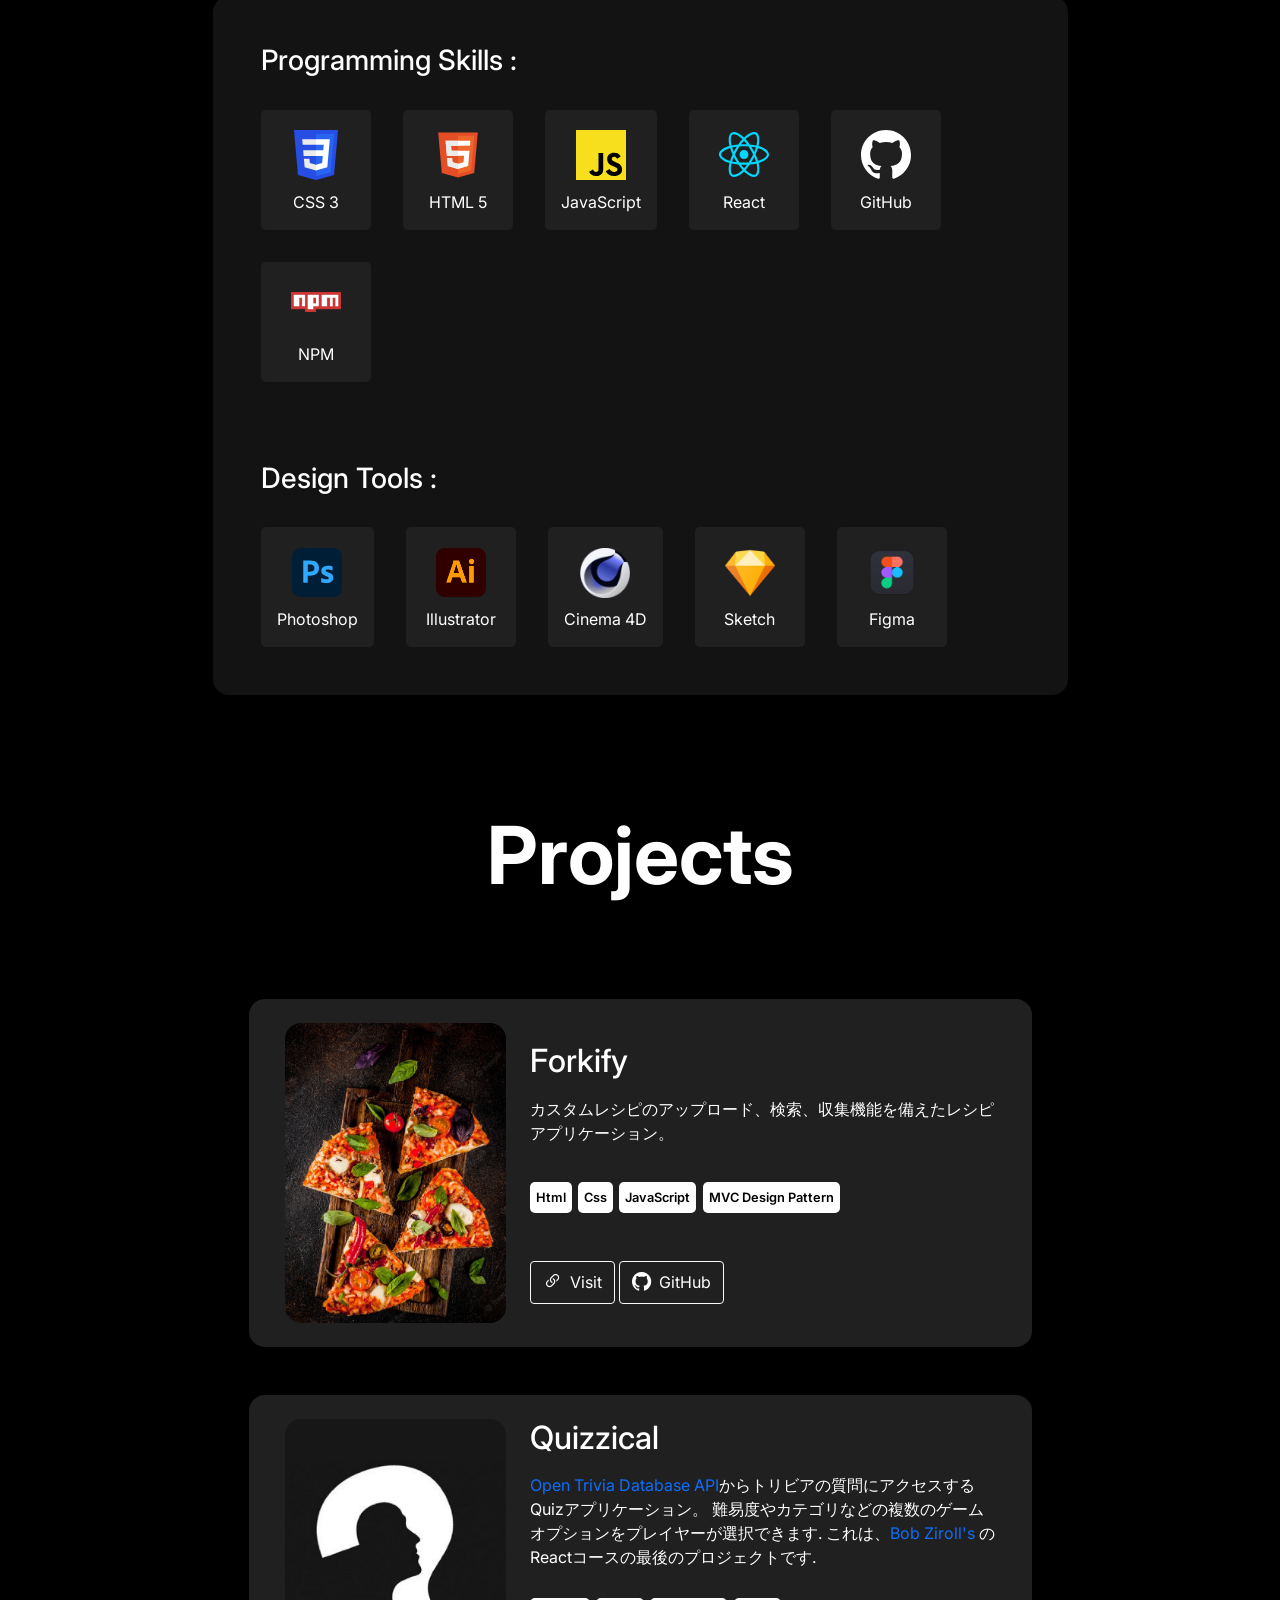
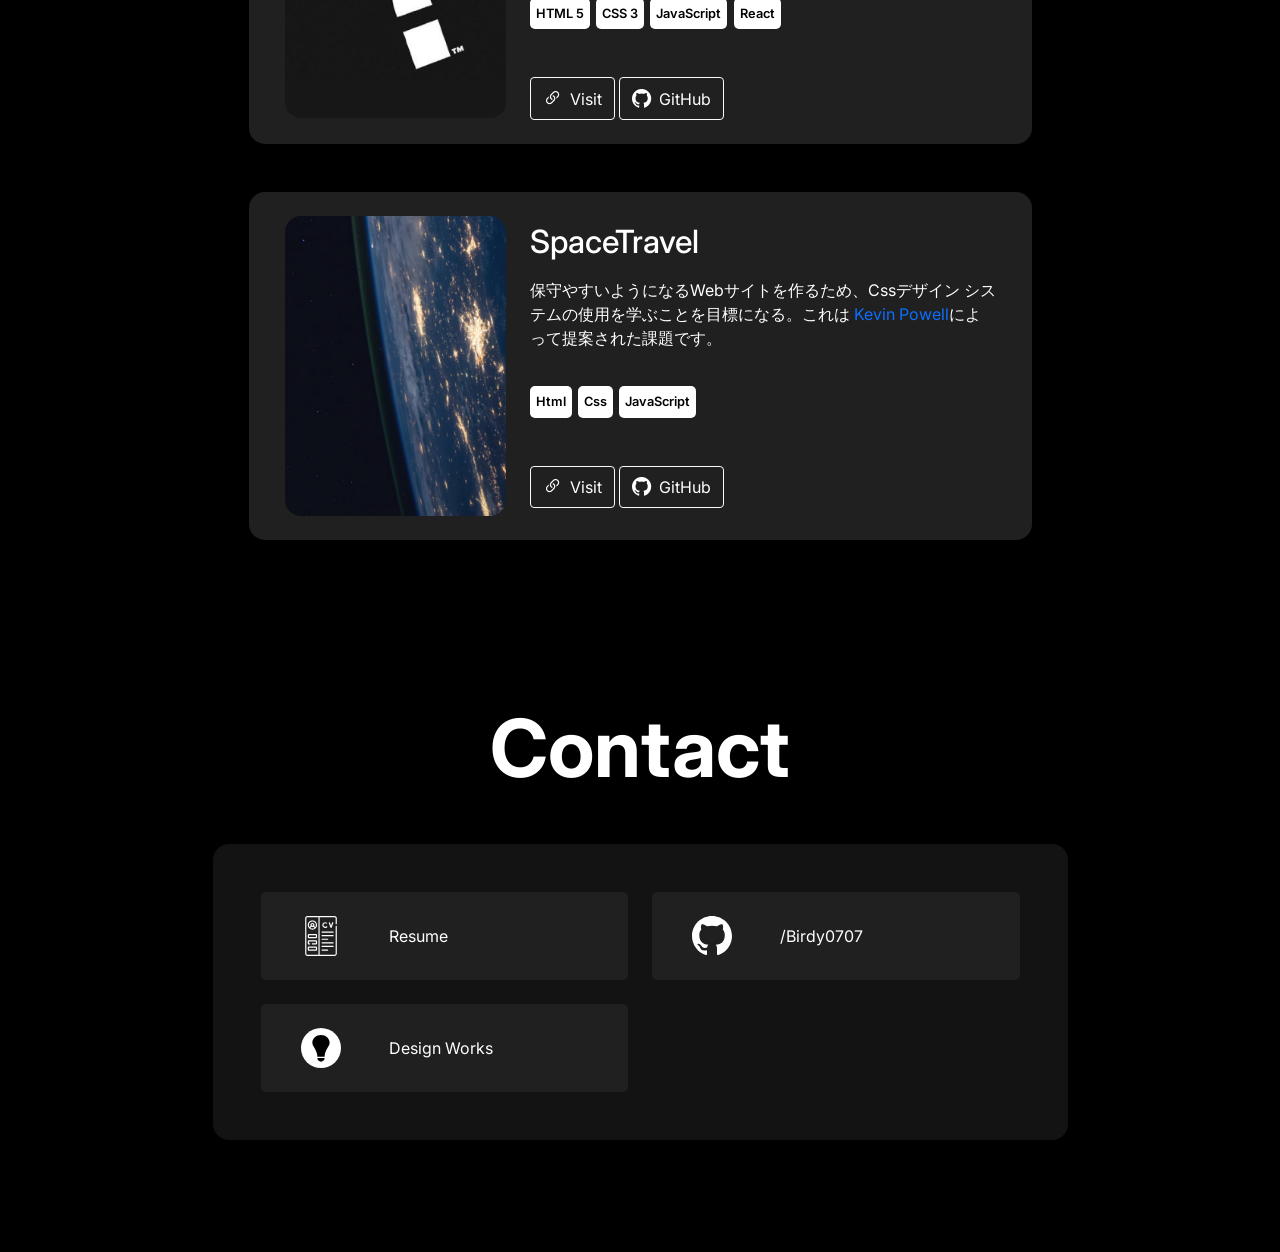
==== commit 1b7357ea: "Second commit" ====
--- a/index.html
+++ b/index.html
@@ -356,7 +356,7 @@
               <div class="row g-4">
                 <div class="col-12 col-md-6">
                   <a
-                    href="https://gastonperez.ar/resume"
+                    href="img/resume/JIANGCHENG_Resume.pdf"
                     target="_blank"
                     class="p-4 bg-tertiary rounded-3 btn-contact d-flex justify-content-start align-items-center"
                   >
